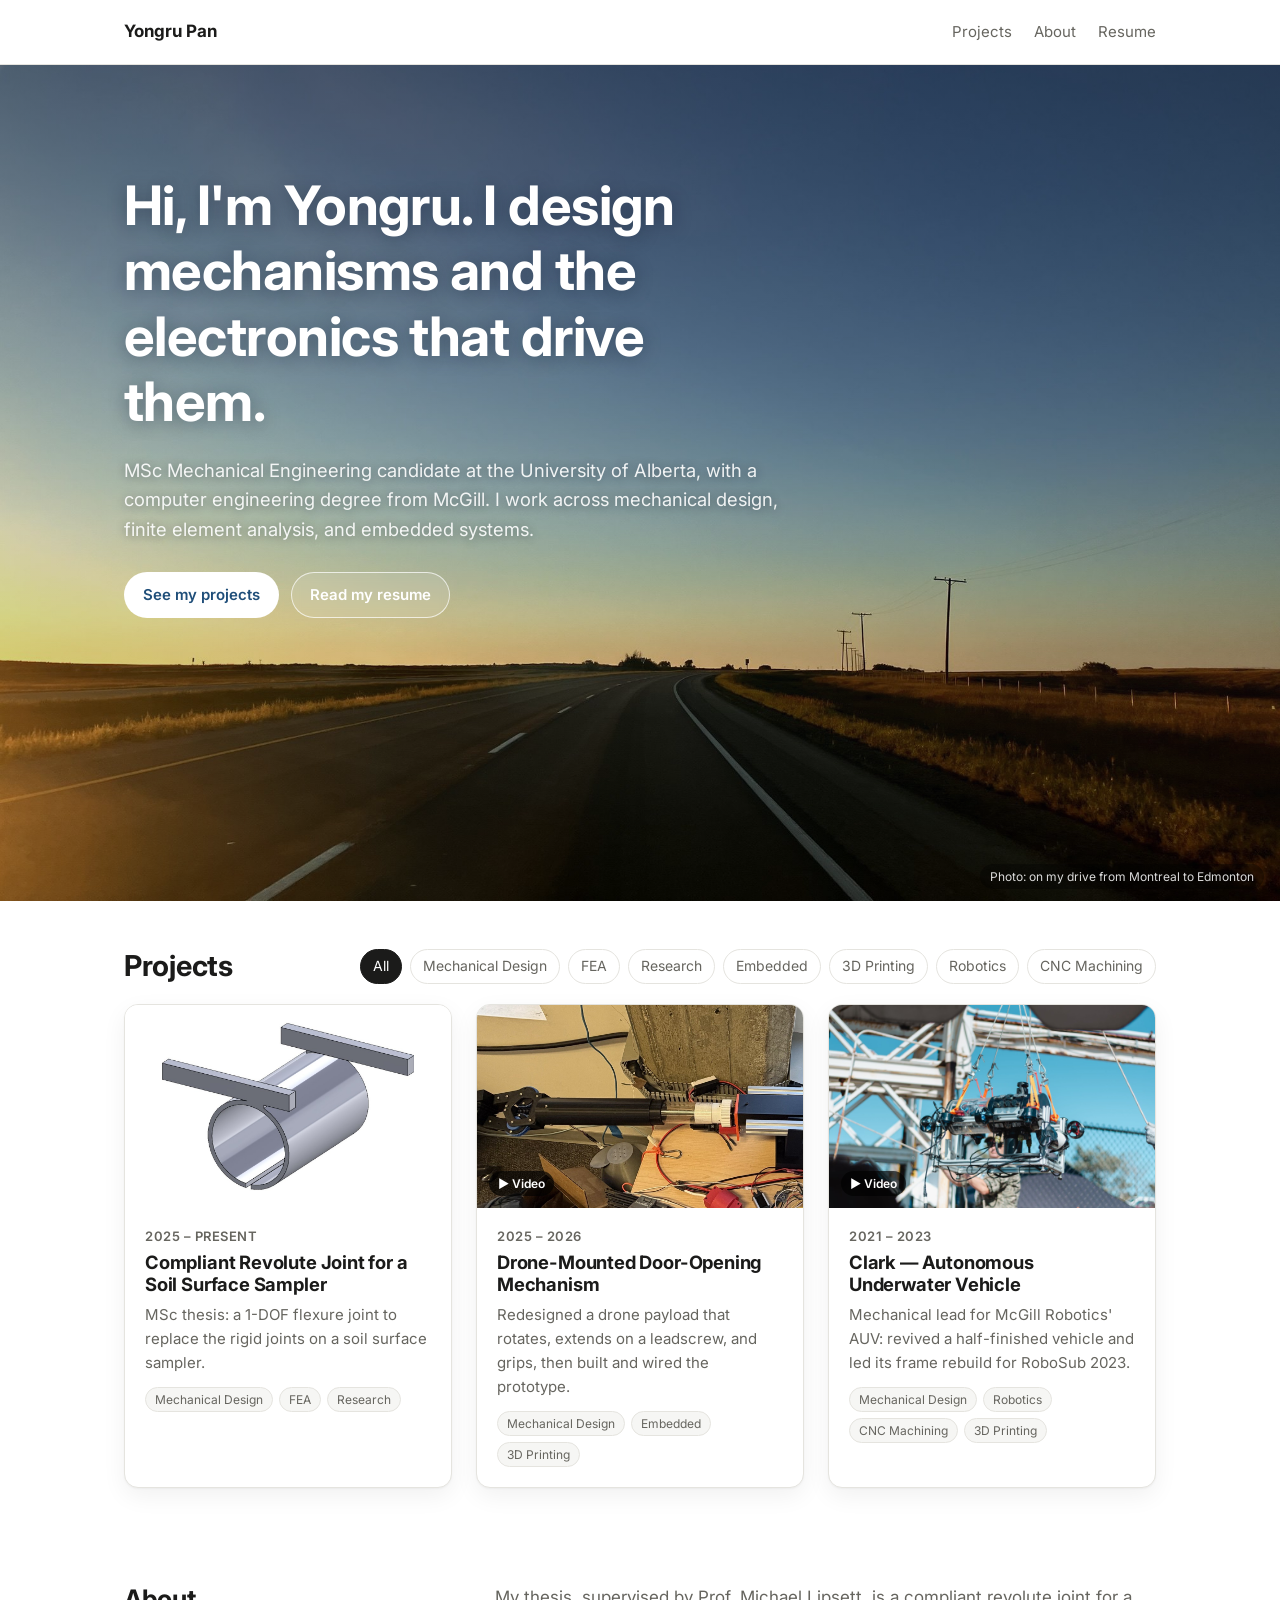
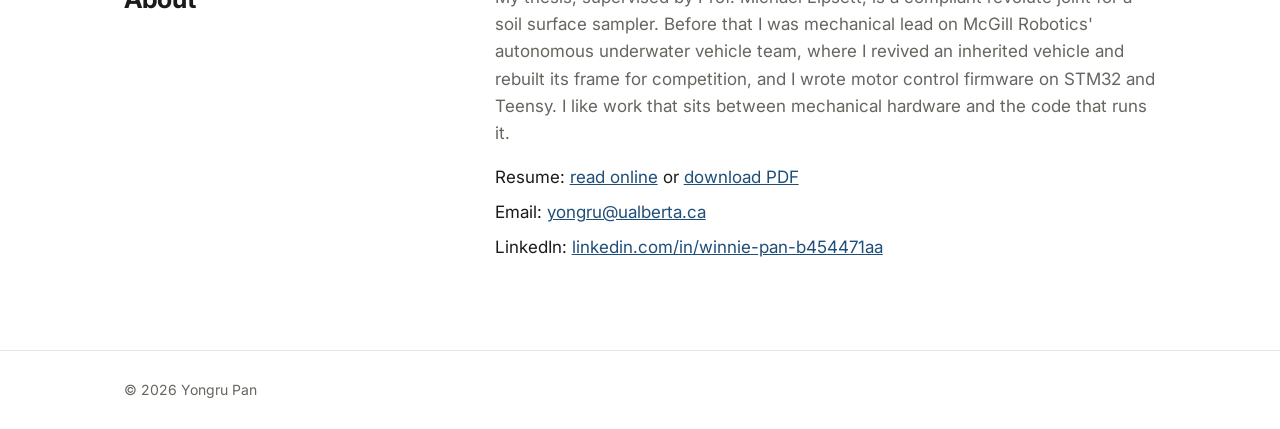
==== index.html @ 857fae38 "Add photo caption to the intro background Co-Authored-By: Claude Opus 5.5 <noreply@anthropic.com>" ====
<!doctype html>
<html lang="en">
<head>
  <meta charset="utf-8">
  <meta name="viewport" content="width=device-width, initial-scale=1">
  <title>Yongru Pan — Portfolio</title>
  <meta name="description" content="Projects and resume of Yongru Pan: mechanical design, FEA and embedded systems.">
  <link rel="preconnect" href="https://fonts.googleapis.com">
  <link rel="preconnect" href="https://fonts.gstatic.com" crossorigin>
  <link href="https://fonts.googleapis.com/css2?family=Inter:wght@400;600;700&display=swap" rel="stylesheet">
  <link rel="stylesheet" href="css/style.css">
</head>
<body>
  <header class="site-header">
    <div class="wrap">
      <a class="logo" href="index.html">Yongru Pan</a>
      <nav class="nav">
        <a href="#projects">Projects</a>
        <a href="#about">About</a>
        <a href="resume.html">Resume</a>
      </nav>
    </div>
  </header>

  <main>
    <!-- ============ HERO: edit your intro here ============ -->
    <section class="hero">
      <div class="wrap">
        <h1>Hi, I'm Yongru. I design mechanisms and the electronics that drive them.</h1>
        <p>MSc Mechanical Engineering candidate at the University of Alberta, with a computer engineering degree from McGill. I work across mechanical design, finite element analysis, and embedded systems.</p>
        <div class="btn-row">
          <a class="btn btn-primary" href="#projects">See my projects</a>
          <a class="btn btn-secondary" href="resume.html">Read my resume</a>
        </div>
      </div>
      <p class="hero-credit">Photo: on my drive from Montreal to Edmonton</p>
    </section>

    <!-- ============ PROJECTS (content comes from js/projects.js) ============ -->
    <section id="projects">
      <div class="wrap">
        <div class="section-head">
          <h2>Projects</h2>
          <div class="filters" id="filters" aria-label="Filter projects by tag"></div>
        </div>
        <div class="grid" id="project-grid"></div>
      </div>
    </section>

    <!-- ============ ABOUT / CONTACT ============ -->
    <section id="about">
      <div class="wrap about">
        <h2>About</h2>
        <div>
          <p>My thesis, supervised by Prof. Michael Lipsett, is a compliant revolute joint for a soil surface sampler. Before that I was mechanical lead on McGill Robotics' autonomous underwater vehicle team, where I revived an inherited vehicle and rebuilt its frame for competition, and I wrote motor control firmware on STM32 and Teensy. I like work that sits between mechanical hardware and the code that runs it.</p>
          <ul class="contact-list">
            <li>Resume: <a href="resume.html">read online</a> or <a href="assets/resume.pdf" download="Yongru_Pan_Resume.pdf">download PDF</a></li>
            <li>Email: <a href="mailto:yongru@ualberta.ca">yongru@ualberta.ca</a></li>
            <li>LinkedIn: <a href="https://www.linkedin.com/in/winnie-pan-b454471aa" target="_blank" rel="noopener">linkedin.com/in/winnie-pan-b454471aa</a></li>
          </ul>
        </div>
      </div>
    </section>
  </main>

  <footer class="site-footer">
    <div class="wrap">© <span id="year"></span> Yongru Pan</div>
  </footer>

  <!-- Project detail popup -->
  <div class="modal" id="project-modal" role="dialog" aria-modal="true" aria-labelledby="modal-title" hidden>
    <div class="modal-panel">
      <button class="modal-close" type="button" aria-label="Close">×</button>
      <div class="modal-body"></div>
    </div>
  </div>

  <script src="js/projects.js"></script>
  <script src="js/main.js"></script>
</body>
</html>
---- css/style.css ----
:root {
  --bg: #ffffff;
  --bg-soft: #f6f6f4;
  --text: #1b1b1a;
  --muted: #66655f;
  --line: #e5e4df;
  --accent: #1f4e79;
  --accent-text: #ffffff;
  --card: #ffffff;
  --shadow: 0 1px 2px rgba(0,0,0,.04), 0 8px 24px rgba(0,0,0,.06);
  --radius: 14px;
  --maxw: 1080px;
  color-scheme: light;
}
@media (prefers-color-scheme: dark) {
  :root {
    --bg: #121212;
    --bg-soft: #1b1b1b;
    --text: #ececea;
    --muted: #a3a29c;
    --line: #2c2c2a;
    --accent: #8ab6e0;
    --accent-text: #0e1220;
    --card: #191919;
    --shadow: 0 1px 2px rgba(0,0,0,.3), 0 8px 24px rgba(0,0,0,.35);
    color-scheme: dark;
  }
}

* { box-sizing: border-box; }
html { scroll-behavior: smooth; }
body {
  margin: 0;
  background: var(--bg);
  color: var(--text);
  font-family: "Inter", system-ui, -apple-system, "Segoe UI", Roboto, sans-serif;
  font-size: 17px;
  line-height: 1.6;
  -webkit-font-smoothing: antialiased;
}
body.no-scroll { overflow: hidden; }
img, video, iframe { max-width: 100%; display: block; }
a { color: var(--accent); }
h1, h2, h3 { line-height: 1.2; letter-spacing: -0.01em; margin: 0 0 .4em; }

.wrap { max-width: var(--maxw); margin: 0 auto; padding: 0 24px; }

/* ---------- Header ---------- */
.site-header {
  position: sticky; top: 0; z-index: 10;
  background: color-mix(in srgb, var(--bg) 88%, transparent);
  backdrop-filter: blur(10px);
  border-bottom: 1px solid var(--line);
}
.site-header .wrap { display: flex; align-items: center; justify-content: space-between; height: 64px; gap: 16px; }
.logo { font-weight: 700; text-decoration: none; color: var(--text); white-space: nowrap; }
.nav { display: flex; gap: 22px; }
.nav a { color: var(--muted); text-decoration: none; font-size: 15px; }
.nav a:hover, .nav a[aria-current="page"] { color: var(--text); }

/* ---------- Hero ---------- */
.hero { padding: 96px 0 56px; }
.hero h1 { font-size: clamp(2.2rem, 5vw, 3.4rem); max-width: 18ch; }
.hero p { color: var(--muted); font-size: 1.15rem; max-width: 56ch; margin: 0 0 28px; }
/* Intro over the prairie-road photo: text sits in the blue sky, road along the bottom */
.hero {
  min-height: calc(100vh - 64px); min-height: calc(100svh - 64px);
  padding: 12vh 0 30vh;
  color: #fff;
  background-color: #2f4a6e;
  background-image:
    linear-gradient(180deg, rgba(12, 24, 46, .45) 0%, rgba(12, 24, 46, .18) 55%, rgba(0, 0, 0, .15) 100%),
    url("../assets/hero-prairie-road.jpg");
  background-size: cover; background-position: 60% 100%;
}
.hero h1 { color: #fff; text-shadow: 0 2px 18px rgba(8, 18, 36, .35); }
.hero p { color: rgba(255, 255, 255, .9); text-shadow: 0 1px 10px rgba(8, 18, 36, .4); }
.hero { position: relative; }
.hero .hero-credit {
  position: absolute; right: 16px; bottom: 12px; margin: 0; max-width: none;
  font-size: 12px; color: rgba(255, 255, 255, .85);
  background: rgba(0, 0, 0, .35); padding: 3px 10px; border-radius: 999px;
  text-shadow: none;
}
.hero .btn-primary { background: #fff; color: #1f4e79; }
.hero .btn-secondary { background: rgba(255, 255, 255, .12); color: #fff; border-color: rgba(255, 255, 255, .7); backdrop-filter: blur(4px); }
.btn-row { display: flex; gap: 12px; flex-wrap: wrap; }
.btn {
  display: inline-block; padding: 10px 18px; border-radius: 999px;
  text-decoration: none; font-weight: 600; font-size: 15px;
  border: 1px solid transparent; cursor: pointer;
}
.btn-primary { background: var(--accent); color: var(--accent-text); }
.btn-secondary { border-color: var(--line); color: var(--text); background: var(--card); }
.btn:hover { filter: brightness(1.05); }

/* ---------- Sections ---------- */
section { padding: 48px 0; }
.section-head { display: flex; align-items: end; justify-content: space-between; gap: 16px; flex-wrap: wrap; margin-bottom: 20px; }
.section-head h2 { font-size: 1.8rem; margin: 0; }

.filters { display: flex; flex-wrap: wrap; gap: 8px; }
.chip {
  font: inherit; font-size: 14px; padding: 5px 12px; border-radius: 999px;
  border: 1px solid var(--line); background: var(--card); color: var(--muted); cursor: pointer;
}
.chip.active { background: var(--text); color: var(--bg); border-color: var(--text); }

/* ---------- Project grid ---------- */
.grid { display: grid; grid-template-columns: repeat(auto-fill, minmax(300px, 1fr)); gap: 24px; }
.card {
  font: inherit; color: inherit; text-align: left; padding: 0; cursor: pointer;
  background: var(--card); border: 1px solid var(--line); border-radius: var(--radius);
  overflow: hidden; box-shadow: var(--shadow);
  transition: transform .18s ease, box-shadow .18s ease;
  display: flex; flex-direction: column;
}
.card:hover, .card:focus-visible { transform: translateY(-3px); }
.card:focus-visible { outline: 2px solid var(--accent); outline-offset: 2px; }
.card-thumb { position: relative; aspect-ratio: 16 / 10; background: var(--bg-soft); overflow: hidden; display: grid; place-items: center; }
.card-thumb img { width: 100%; height: 100%; object-fit: cover; transition: transform .3s ease; }
.card:hover .card-thumb img { transform: scale(1.03); }
.card-initial { font-size: 3.5rem; font-weight: 700; color: rgba(255,255,255,.9); }
.badge {
  position: absolute; left: 12px; bottom: 12px;
  background: rgba(0,0,0,.65); color: #fff; font-size: 12px; font-weight: 600;
  padding: 3px 9px; border-radius: 999px;
}
.card-body { padding: 18px 20px 20px; }
.card-body h3 { font-size: 1.15rem; }
.card-body p { color: var(--muted); margin: 0 0 12px; font-size: 15px; }
.card-meta { color: var(--muted); font-size: 13px; font-weight: 600; letter-spacing: .04em; text-transform: uppercase; margin-bottom: 4px; }
.tags { display: flex; flex-wrap: wrap; gap: 6px; }
.tag { font-size: 12px; background: var(--bg-soft); border: 1px solid var(--line); color: var(--muted); padding: 2px 9px; border-radius: 999px; }

/* ---------- About / contact ---------- */
.about { display: grid; grid-template-columns: 1fr 2fr; gap: 40px; align-items: start; }
.about p { color: var(--muted); margin-top: 0; }
.contact-list { list-style: none; padding: 0; margin: 0; display: grid; gap: 8px; }

/* ---------- Modal ---------- */
.modal {
  position: fixed; inset: 0; z-index: 50; background: rgba(0,0,0,.55);
  display: flex; justify-content: center; align-items: flex-start;
  overflow-y: auto; padding: 48px 16px;
}
.modal[hidden] { display: none; }
.modal-panel {
  position: relative; background: var(--bg); border-radius: var(--radius);
  width: 100%; max-width: 860px; padding: 36px 40px 40px; box-shadow: var(--shadow);
}
.modal-close {
  position: absolute; top: 14px; right: 14px; width: 38px; height: 38px;
  border-radius: 50%; border: 1px solid var(--line); background: var(--card);
  color: var(--text); font-size: 20px; cursor: pointer; line-height: 1;
}
.modal-body h2 { font-size: 1.9rem; padding-right: 40px; }
.modal-body > .tags { margin-bottom: 24px; }
.modal-body p { color: var(--text); }
.media { margin: 0 0 24px; }
.media img, .media video { width: 100%; border-radius: 10px; background: var(--bg-soft); }
/* Tall (portrait) photos: cap the height so one photo doesn't fill several screens */
.media img { width: auto; max-width: 100%; max-height: 72vh; margin: 0 auto; }
.media figcaption { color: var(--muted); font-size: 14px; margin-top: 8px; }
.embed { position: relative; aspect-ratio: 16 / 9; border-radius: 10px; overflow: hidden; background: #000; }
.embed iframe { position: absolute; inset: 0; width: 100%; height: 100%; border: 0; }
.yt-facade { position: absolute; inset: 0; padding: 0; border: 0; background: #000; cursor: pointer; }
.yt-facade img { width: 100%; height: 100%; object-fit: cover; border-radius: 0; }
.yt-play {
  position: absolute; left: 50%; top: 50%; transform: translate(-50%, -50%);
  width: 72px; height: 50px; border-radius: 14px; background: rgba(0,0,0,.72);
  color: #fff; font-size: 22px; display: grid; place-items: center; padding-left: 4px;
}
.yt-facade:hover .yt-play, .yt-facade:focus-visible .yt-play { background: #c4302b; }
.yt-facade:focus-visible { outline: 3px solid var(--accent); outline-offset: -3px; }
.story-block { margin: 36px 0 18px; }
.story-block h3 { font-size: 1.3rem; padding-top: 20px; border-top: 1px solid var(--line); }
.story-block ul { padding-left: 20px; }
.story-block li { margin-bottom: 6px; }
.media .credit { display: block; font-style: italic; }
.link-row { display: flex; gap: 10px; flex-wrap: wrap; margin-top: 16px; }

/* ---------- Resume ---------- */
.resume { padding: 64px 0; max-width: 820px; }
.resume-head { display: flex; justify-content: space-between; align-items: start; gap: 20px; flex-wrap: wrap; border-bottom: 1px solid var(--line); padding-bottom: 24px; margin-bottom: 8px; }
.resume-head h1 { font-size: 2.4rem; margin-bottom: 4px; }
.resume-head .sub { color: var(--muted); margin: 0; }
.resume h2 { font-size: 1rem; text-transform: uppercase; letter-spacing: .08em; color: var(--muted); margin: 36px 0 14px; }
.entry { margin-bottom: 22px; }
.entry-top { display: flex; justify-content: space-between; gap: 12px; flex-wrap: wrap; }
.entry-top h3 { font-size: 1.1rem; margin: 0; }
.entry-top .when { color: var(--muted); font-size: 15px; white-space: nowrap; }
.entry .where { color: var(--muted); margin: 2px 0 6px; font-size: 15px; }
.entry ul { margin: 6px 0 0; padding-left: 20px; }
.entry li { margin-bottom: 4px; }
.skills { display: grid; grid-template-columns: 200px 1fr; gap: 6px 20px; }
.skills dt { font-weight: 600; }
.skills dd { margin: 0; color: var(--muted); }

/* ---------- Footer ---------- */
.site-footer { border-top: 1px solid var(--line); padding: 28px 0; color: var(--muted); font-size: 14px; margin-top: 40px; }

/* ---------- Mobile ---------- */
@media (max-width: 720px) {
  .wrap { padding: 0 16px; }
  .hero { padding: 8vh 0 34vh; background-position: 62% 100%; }
  .nav { gap: 14px; }
  .about { grid-template-columns: 1fr; gap: 12px; }
  .grid { grid-template-columns: 1fr; }
  .modal { padding: 0; }
  .modal-panel { border-radius: 0; min-height: 100%; padding: 56px 18px 32px; }
  .skills { grid-template-columns: 1fr; }
  .skills dd { margin-bottom: 8px; }
}

@media print {
  .site-header, .site-footer, .no-print { display: none !important; }
  body { font-size: 12pt; background: #fff; color: #000; }
  .resume { padding: 0; }
}
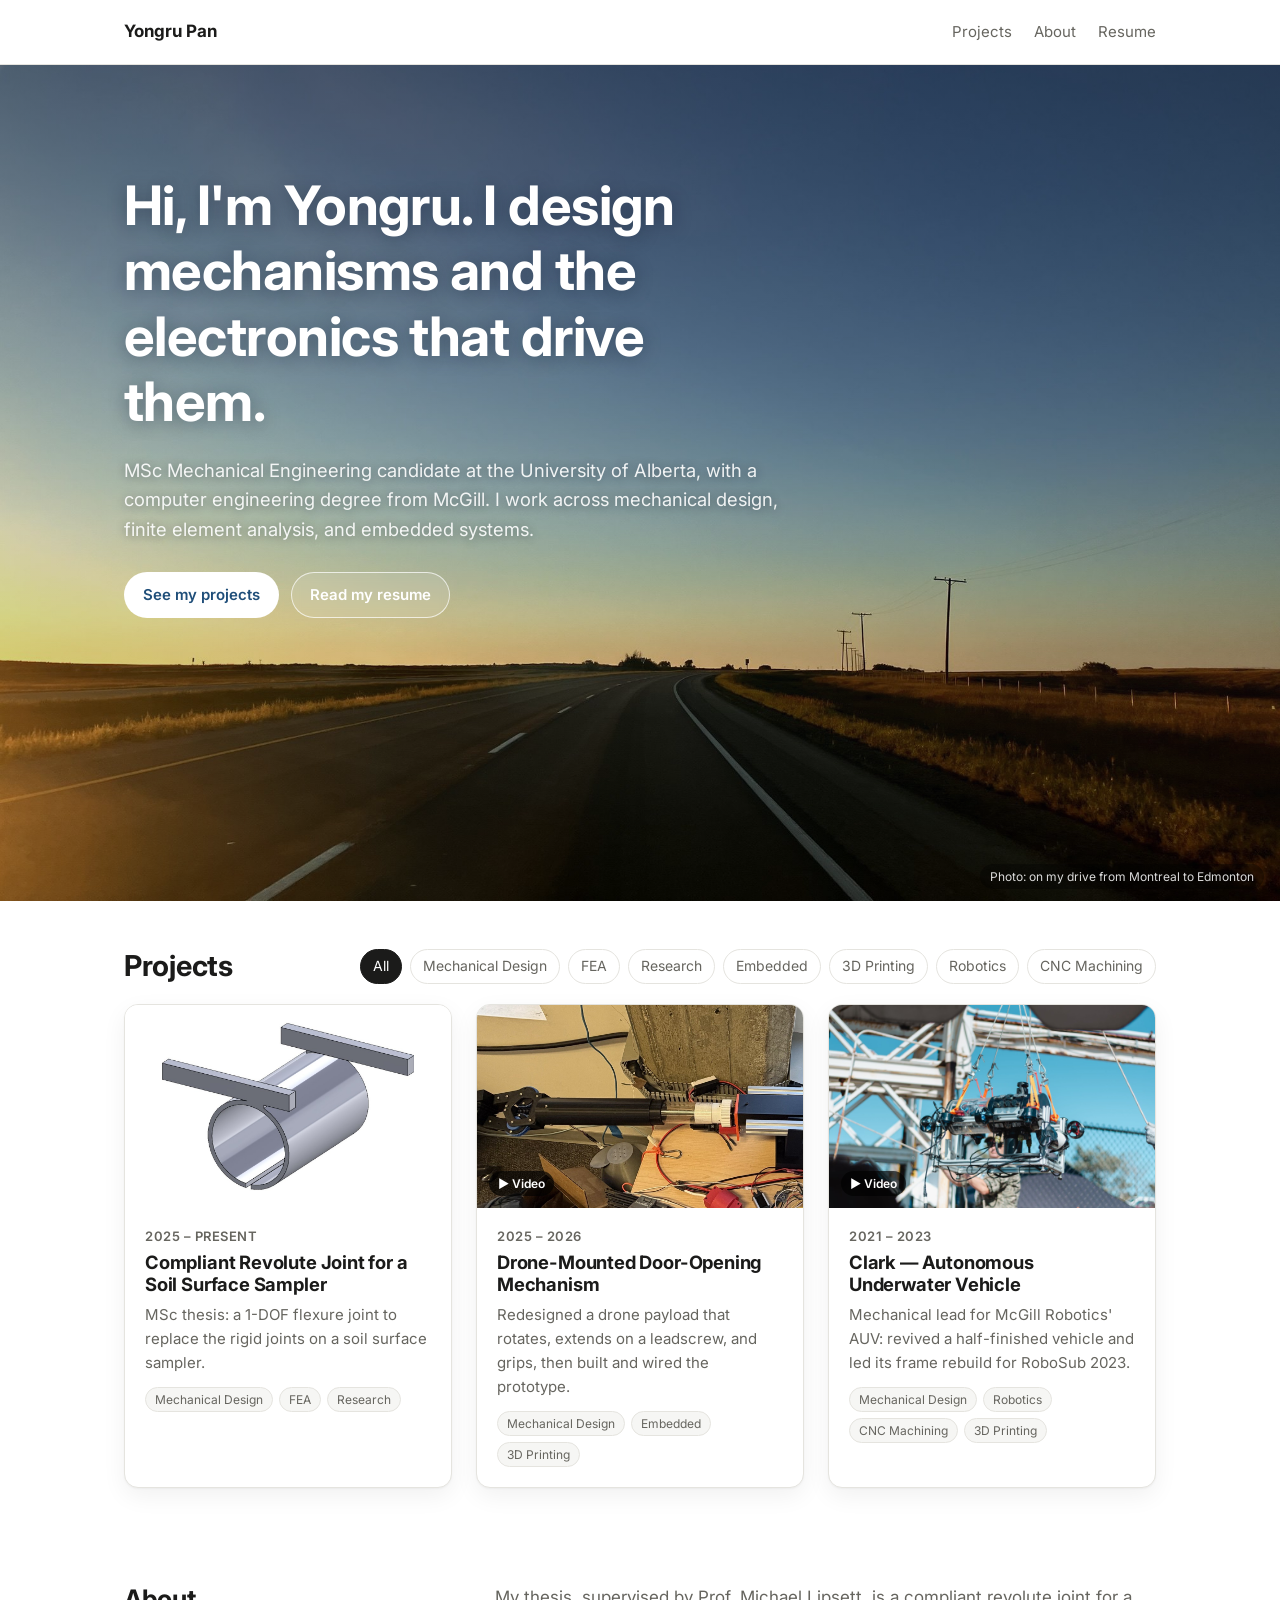
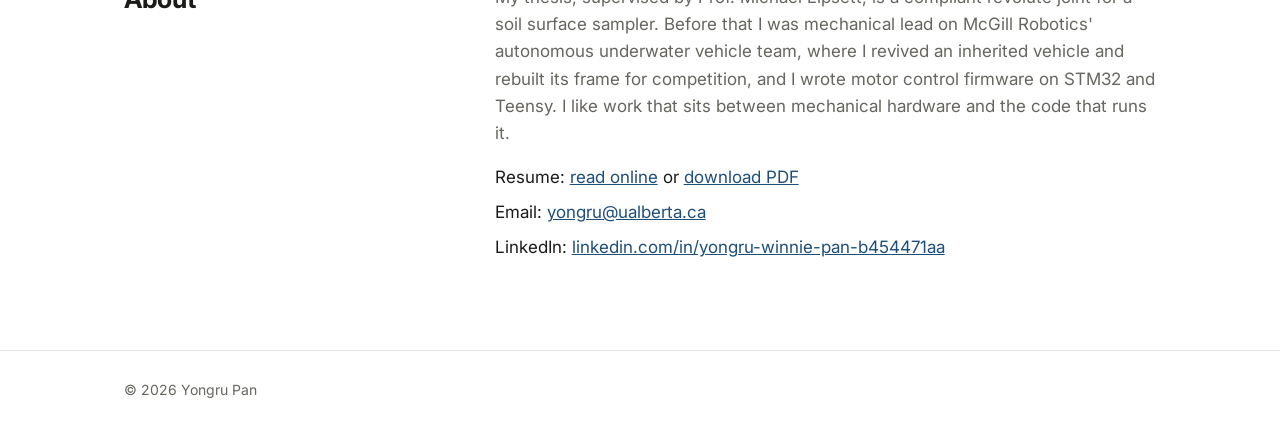
==== commit b7cd13a5: "Fix LinkedIn profile link Co-Authored-By: Claude Opus 5.5 <noreply@anthropic.com>" ====
--- a/index.html
+++ b/index.html
@@ -1,81 +1,81 @@
-<!doctype html>
-<html lang="en">
-<head>
-  <meta charset="utf-8">
-  <meta name="viewport" content="width=device-width, initial-scale=1">
-  <title>Yongru Pan — Portfolio</title>
-  <meta name="description" content="Projects and resume of Yongru Pan: mechanical design, FEA and embedded systems.">
-  <link rel="preconnect" href="https://fonts.googleapis.com">
-  <link rel="preconnect" href="https://fonts.gstatic.com" crossorigin>
-  <link href="https://fonts.googleapis.com/css2?family=Inter:wght@400;600;700&display=swap" rel="stylesheet">
-  <link rel="stylesheet" href="css/style.css">
-</head>
-<body>
-  <header class="site-header">
-    <div class="wrap">
-      <a class="logo" href="index.html">Yongru Pan</a>
-      <nav class="nav">
-        <a href="#projects">Projects</a>
-        <a href="#about">About</a>
-        <a href="resume.html">Resume</a>
-      </nav>
-    </div>
-  </header>
-
-  <main>
-    <!-- ============ HERO: edit your intro here ============ -->
-    <section class="hero">
-      <div class="wrap">
-        <h1>Hi, I'm Yongru. I design mechanisms and the electronics that drive them.</h1>
-        <p>MSc Mechanical Engineering candidate at the University of Alberta, with a computer engineering degree from McGill. I work across mechanical design, finite element analysis, and embedded systems.</p>
-        <div class="btn-row">
-          <a class="btn btn-primary" href="#projects">See my projects</a>
-          <a class="btn btn-secondary" href="resume.html">Read my resume</a>
-        </div>
-      </div>
-      <p class="hero-credit">Photo: on my drive from Montreal to Edmonton</p>
-    </section>
-
-    <!-- ============ PROJECTS (content comes from js/projects.js) ============ -->
-    <section id="projects">
-      <div class="wrap">
-        <div class="section-head">
-          <h2>Projects</h2>
-          <div class="filters" id="filters" aria-label="Filter projects by tag"></div>
-        </div>
-        <div class="grid" id="project-grid"></div>
-      </div>
-    </section>
-
-    <!-- ============ ABOUT / CONTACT ============ -->
-    <section id="about">
-      <div class="wrap about">
-        <h2>About</h2>
-        <div>
-          <p>My thesis, supervised by Prof. Michael Lipsett, is a compliant revolute joint for a soil surface sampler. Before that I was mechanical lead on McGill Robotics' autonomous underwater vehicle team, where I revived an inherited vehicle and rebuilt its frame for competition, and I wrote motor control firmware on STM32 and Teensy. I like work that sits between mechanical hardware and the code that runs it.</p>
-          <ul class="contact-list">
-            <li>Resume: <a href="resume.html">read online</a> or <a href="assets/resume.pdf" download="Yongru_Pan_Resume.pdf">download PDF</a></li>
-            <li>Email: <a href="mailto:yongru@ualberta.ca">yongru@ualberta.ca</a></li>
-            <li>LinkedIn: <a href="https://www.linkedin.com/in/winnie-pan-b454471aa" target="_blank" rel="noopener">linkedin.com/in/winnie-pan-b454471aa</a></li>
-          </ul>
-        </div>
-      </div>
-    </section>
-  </main>
-
-  <footer class="site-footer">
-    <div class="wrap">© <span id="year"></span> Yongru Pan</div>
-  </footer>
-
-  <!-- Project detail popup -->
-  <div class="modal" id="project-modal" role="dialog" aria-modal="true" aria-labelledby="modal-title" hidden>
-    <div class="modal-panel">
-      <button class="modal-close" type="button" aria-label="Close">×</button>
-      <div class="modal-body"></div>
-    </div>
-  </div>
-
-  <script src="js/projects.js"></script>
-  <script src="js/main.js"></script>
-</body>
-</html>
+<!doctype html>
+<html lang="en">
+<head>
+  <meta charset="utf-8">
+  <meta name="viewport" content="width=device-width, initial-scale=1">
+  <title>Yongru Pan — Portfolio</title>
+  <meta name="description" content="Projects and resume of Yongru Pan: mechanical design, FEA and embedded systems.">
+  <link rel="preconnect" href="https://fonts.googleapis.com">
+  <link rel="preconnect" href="https://fonts.gstatic.com" crossorigin>
+  <link href="https://fonts.googleapis.com/css2?family=Inter:wght@400;600;700&display=swap" rel="stylesheet">
+  <link rel="stylesheet" href="css/style.css?v=3">
+</head>
+<body>
+  <header class="site-header">
+    <div class="wrap">
+      <a class="logo" href="index.html">Yongru Pan</a>
+      <nav class="nav">
+        <a href="#projects">Projects</a>
+        <a href="#about">About</a>
+        <a href="resume.html">Resume</a>
+      </nav>
+    </div>
+  </header>
+
+  <main>
+    <!-- ============ HERO: edit your intro here ============ -->
+    <section class="hero">
+      <div class="wrap">
+        <h1>Hi, I'm Yongru. I design mechanisms and the electronics that drive them.</h1>
+        <p>MSc Mechanical Engineering candidate at the University of Alberta, with a computer engineering degree from McGill. I work across mechanical design, finite element analysis, and embedded systems.</p>
+        <div class="btn-row">
+          <a class="btn btn-primary" href="#projects">See my projects</a>
+          <a class="btn btn-secondary" href="resume.html">Read my resume</a>
+        </div>
+      </div>
+      <p class="hero-credit">Photo: on my drive from Montreal to Edmonton</p>
+    </section>
+
+    <!-- ============ PROJECTS (content comes from js/projects.js) ============ -->
+    <section id="projects">
+      <div class="wrap">
+        <div class="section-head">
+          <h2>Projects</h2>
+          <div class="filters" id="filters" aria-label="Filter projects by tag"></div>
+        </div>
+        <div class="grid" id="project-grid"></div>
+      </div>
+    </section>
+
+    <!-- ============ ABOUT / CONTACT ============ -->
+    <section id="about">
+      <div class="wrap about">
+        <h2>About</h2>
+        <div>
+          <p>My thesis, supervised by Prof. Michael Lipsett, is a compliant revolute joint for a soil surface sampler. Before that I was mechanical lead on McGill Robotics' autonomous underwater vehicle team, where I revived an inherited vehicle and rebuilt its frame for competition, and I wrote motor control firmware on STM32 and Teensy. I like work that sits between mechanical hardware and the code that runs it.</p>
+          <ul class="contact-list">
+            <li>Resume: <a href="resume.html">read online</a> or <a href="assets/resume.pdf" download="Yongru_Pan_Resume.pdf">download PDF</a></li>
+            <li>Email: <a href="mailto:yongru@ualberta.ca">yongru@ualberta.ca</a></li>
+            <li>LinkedIn: <a href="https://www.linkedin.com/in/yongru-winnie-pan-b454471aa" target="_blank" rel="noopener">linkedin.com/in/yongru-winnie-pan-b454471aa</a></li>
+          </ul>
+        </div>
+      </div>
+    </section>
+  </main>
+
+  <footer class="site-footer">
+    <div class="wrap">© <span id="year"></span> Yongru Pan</div>
+  </footer>
+
+  <!-- Project detail popup -->
+  <div class="modal" id="project-modal" role="dialog" aria-modal="true" aria-labelledby="modal-title" hidden>
+    <div class="modal-panel">
+      <button class="modal-close" type="button" aria-label="Close">×</button>
+      <div class="modal-body"></div>
+    </div>
+  </div>
+
+  <script src="js/projects.js?v=7"></script>
+  <script src="js/main.js?v=3"></script>
+</body>
+</html>
--- a/css/style.css
+++ b/css/style.css
@@ -160,7 +160,7 @@
 .media { margin: 0 0 24px; }
 .media img, .media video { width: 100%; border-radius: 10px; background: var(--bg-soft); }
 /* Tall (portrait) photos: cap the height so one photo doesn't fill several screens */
-.media img { width: auto; max-width: 100%; max-height: 72vh; margin: 0 auto; }
+.media img, .media video { width: auto; max-width: 100%; max-height: 72vh; margin: 0 auto; }
 .media figcaption { color: var(--muted); font-size: 14px; margin-top: 8px; }
 .embed { position: relative; aspect-ratio: 16 / 9; border-radius: 10px; overflow: hidden; background: #000; }
 .embed iframe { position: absolute; inset: 0; width: 100%; height: 100%; border: 0; }
